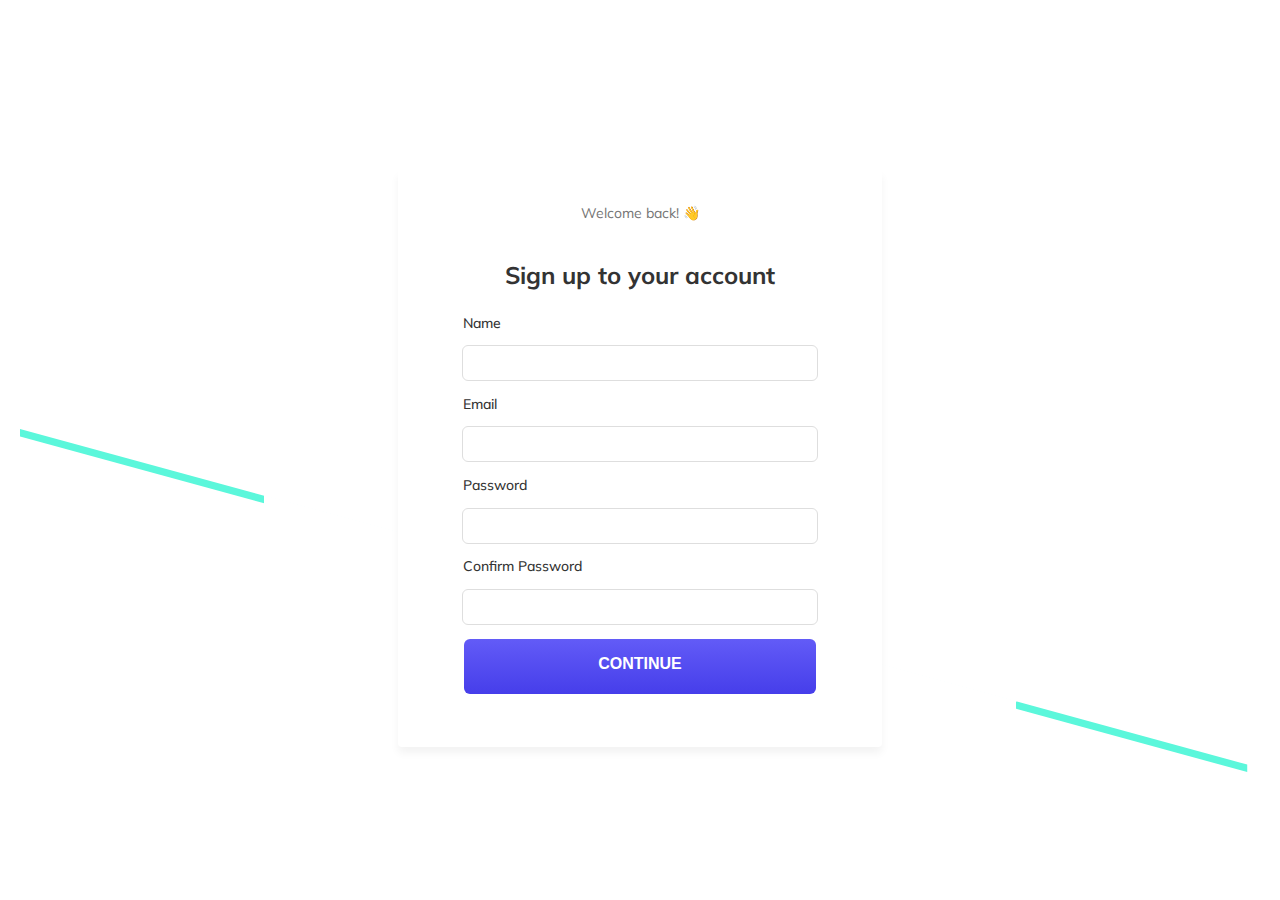
==== profile.html @ 3498e494 "final product pushed" ====
<!DOCTYPE html>
<html lang="en">
<head>
    <meta charset="UTF-8">
    <meta http-equiv="X-UA-Compatible" content="IE=edge">
    <meta name="viewport" content="width=device-width, initial-scale=1.0">
    <title>Profile</title>
    <link rel="stylesheet" href="profile.css">
</head>
<body>
    <!--  -->
    <H1>Sign Up successful</H1>
    <div class="main-body">

   
    <div id="card">
        <p id="profile-heading">Profile</p>
       <div id="profile-info"></div>
        <button id="logout-btn">Logout</button>
    </div>
</div>
    <script src="./script.js"></script>
</body>
</html>
---- profile.css ----
@import url("https://fonts.googleapis.com/css2?family=Mulish&family=Roboto&display=swap");
body {
    background-image: url('data:image/svg+xml;utf8,<svg xmlns="http://www.w3.org/2000/svg" width="1280" height="487" viewBox="0 0 1280 487" fill="none"><path d="M-24 0L1280 351.443V487H-24V0Z" fill="%235BF7DB"/></svg>');
    background-repeat: no-repeat;
    background-size: cover;
    background-position: bottom;
    height: 100vh;
}
H1 {
  color: #625bf7;
  text-align: center;
  font-family: Mulish;
  font-size: 24px;
  font-style: normal;
  font-weight: 700;
  line-height: normal;
  margin-top: 100px;
}
.main-body {
  display: flex;
  width: 100vw;
  justify-content: center;
  align-items: center;
  height: 70vh;
}
#card {
  width: 444px;
  height: 537px;
  border-radius: 4px;
  background: #fff;
  box-shadow: 0px 6px 8px 0px rgba(0, 0, 0, 0.05);
  display: flex;
  flex-direction: column;
  justify-content: space-between;
  align-items: center;
  padding: 10px;
}

#profile-heading {
  color: #333;
  text-align: center;
  font-family: Mulish;
  font-size: 24px;
  font-style: normal;
  font-weight: 700;
  line-height: normal;
}

#profile-info > p {
  color: #333;
  text-align: center;
  font-family: Mulish;
  font-size: 18px;
  font-style: normal;
  font-weight: 400;
  line-height: normal;
}

#logout-btn {
  display: flex;
  justify-content: center;
  margin-inline: auto;
  width: 352px;
  height: 55.804px;
  padding: 9px 14px;
  border-radius: 6px;
  background: linear-gradient(180deg, #625bf7 0%, #463eea 100%);
  color: white;
  font-size: 30px;
  margin-bottom: 80px;
  border: none;
}
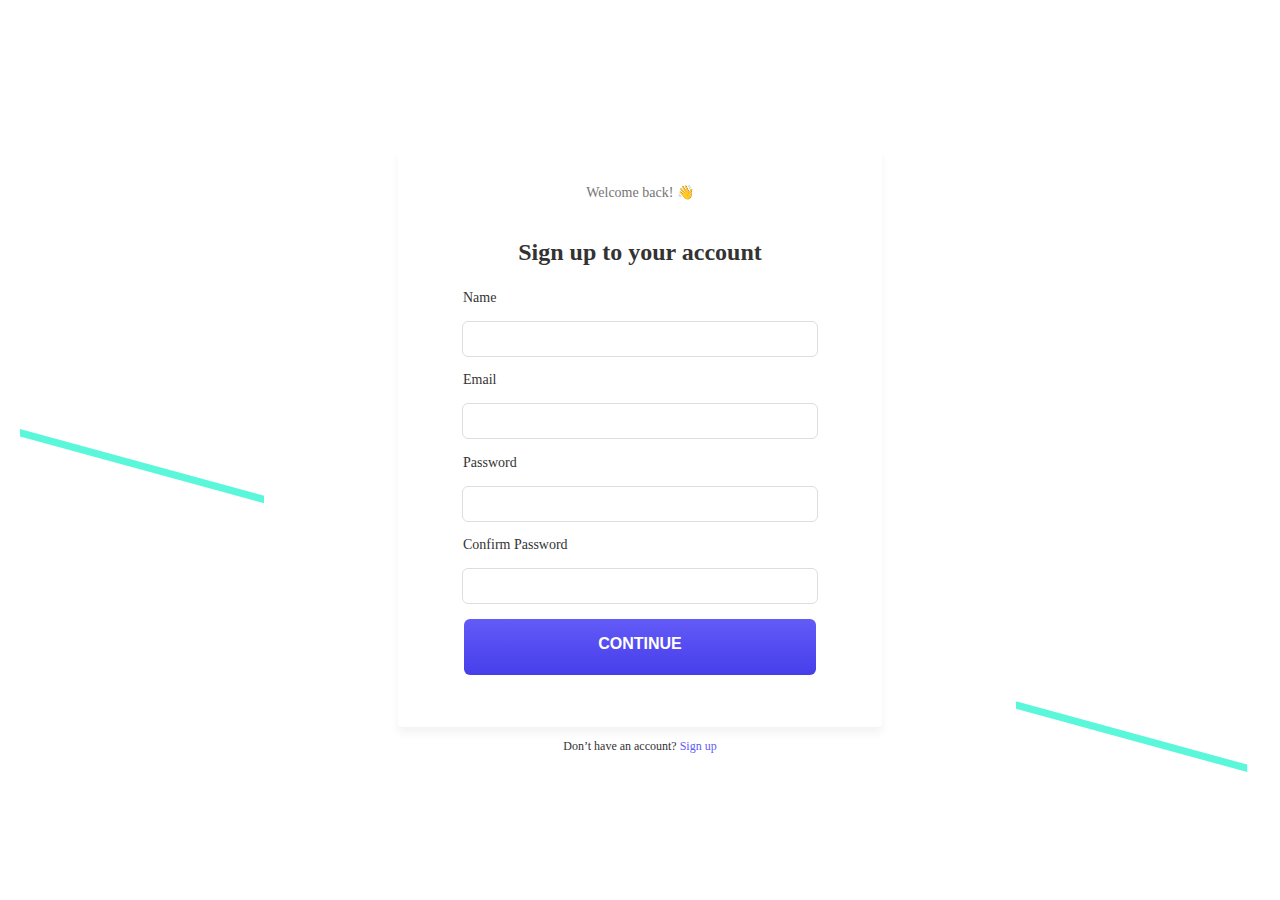
==== commit d862b14d: "jdndj" ====
--- a/profile.html
+++ b/profile.html
@@ -1,24 +1,23 @@
 <!DOCTYPE html>
 <html lang="en">
-<head>
-    <meta charset="UTF-8">
-    <meta http-equiv="X-UA-Compatible" content="IE=edge">
-    <meta name="viewport" content="width=device-width, initial-scale=1.0">
+  <head>
+    <meta charset="UTF-8" />
+    <meta http-equiv="X-UA-Compatible" content="IE=edge" />
+    <meta name="viewport" content="width=device-width, initial-scale=1.0" />
     <title>Profile</title>
-    <link rel="stylesheet" href="profile.css">
-</head>
-<body>
+    <link rel="stylesheet" href="profile.css" />
+  </head>
+  <body>
     <!--  -->
-    <H1>Sign Up successful</H1>
+    <h1>Sign Up successful</h1>
     <div class="main-body">
-
-   
-    <div id="card">
+      <div id="card">
         <p id="profile-heading">Profile</p>
-       <div id="profile-info"></div>
+        <div id="profile-info"></div>
         <button id="logout-btn">Logout</button>
+      </div>
+      <p id="message"></p>
     </div>
-</div>
     <script src="./script.js"></script>
-</body>
-</html>+  </body>
+</html>
--- a/profile.css
+++ b/profile.css
@@ -21,6 +21,7 @@
   width: 100vw;
   justify-content: center;
   align-items: center;
+  flex-direction: column;
   height: 70vh;
 }
 #card {
